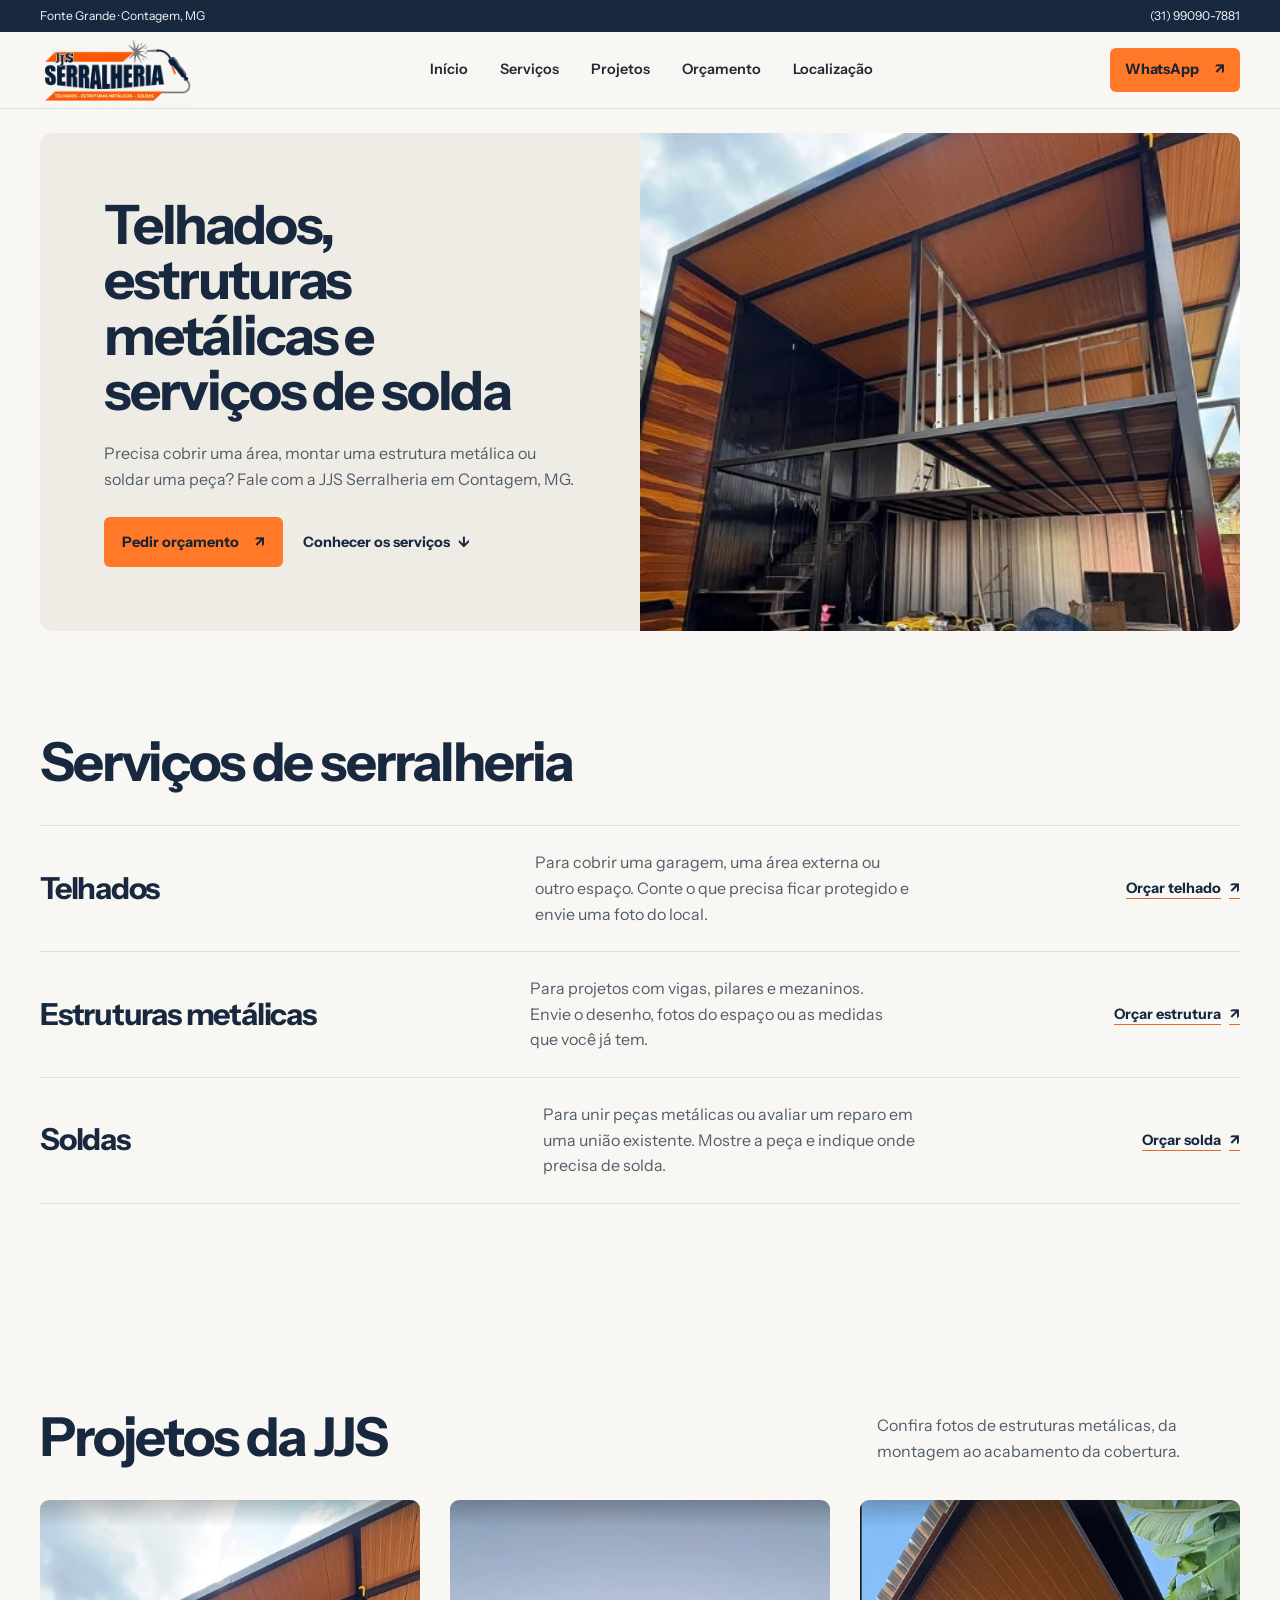
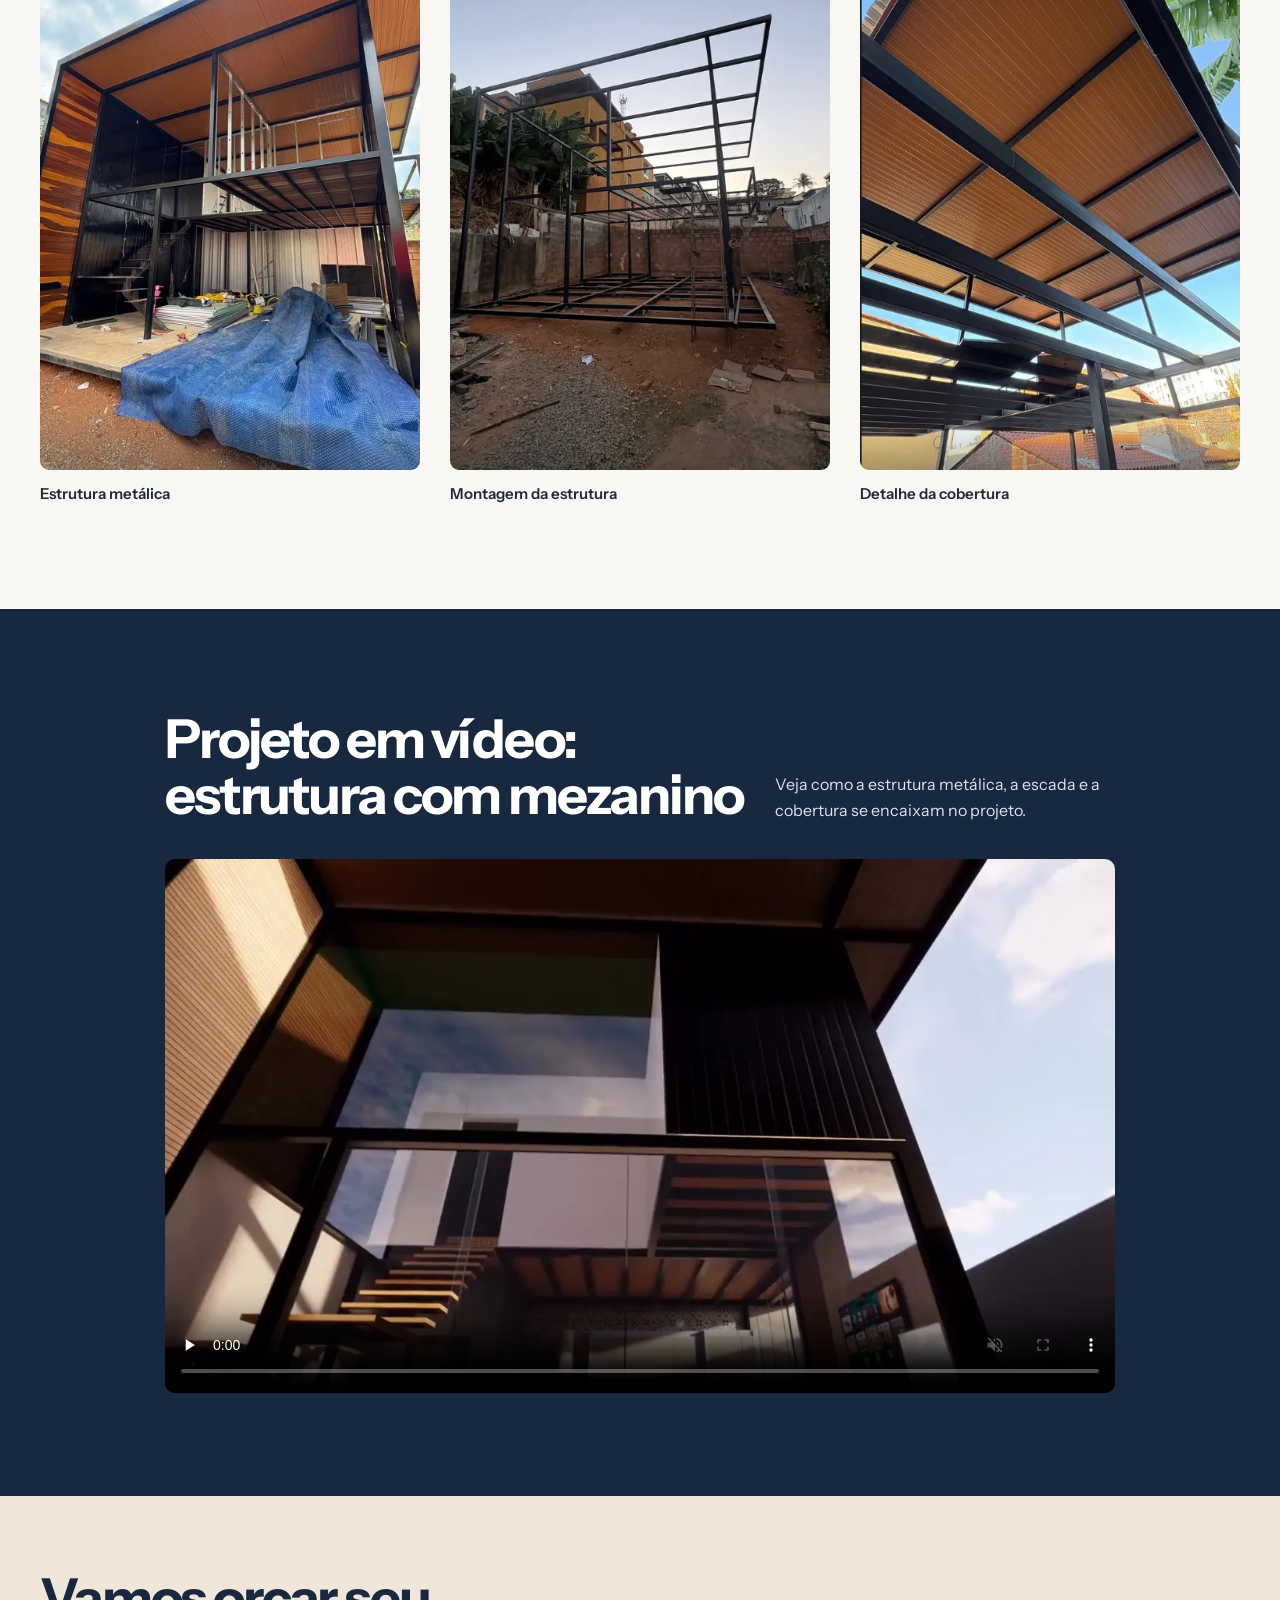
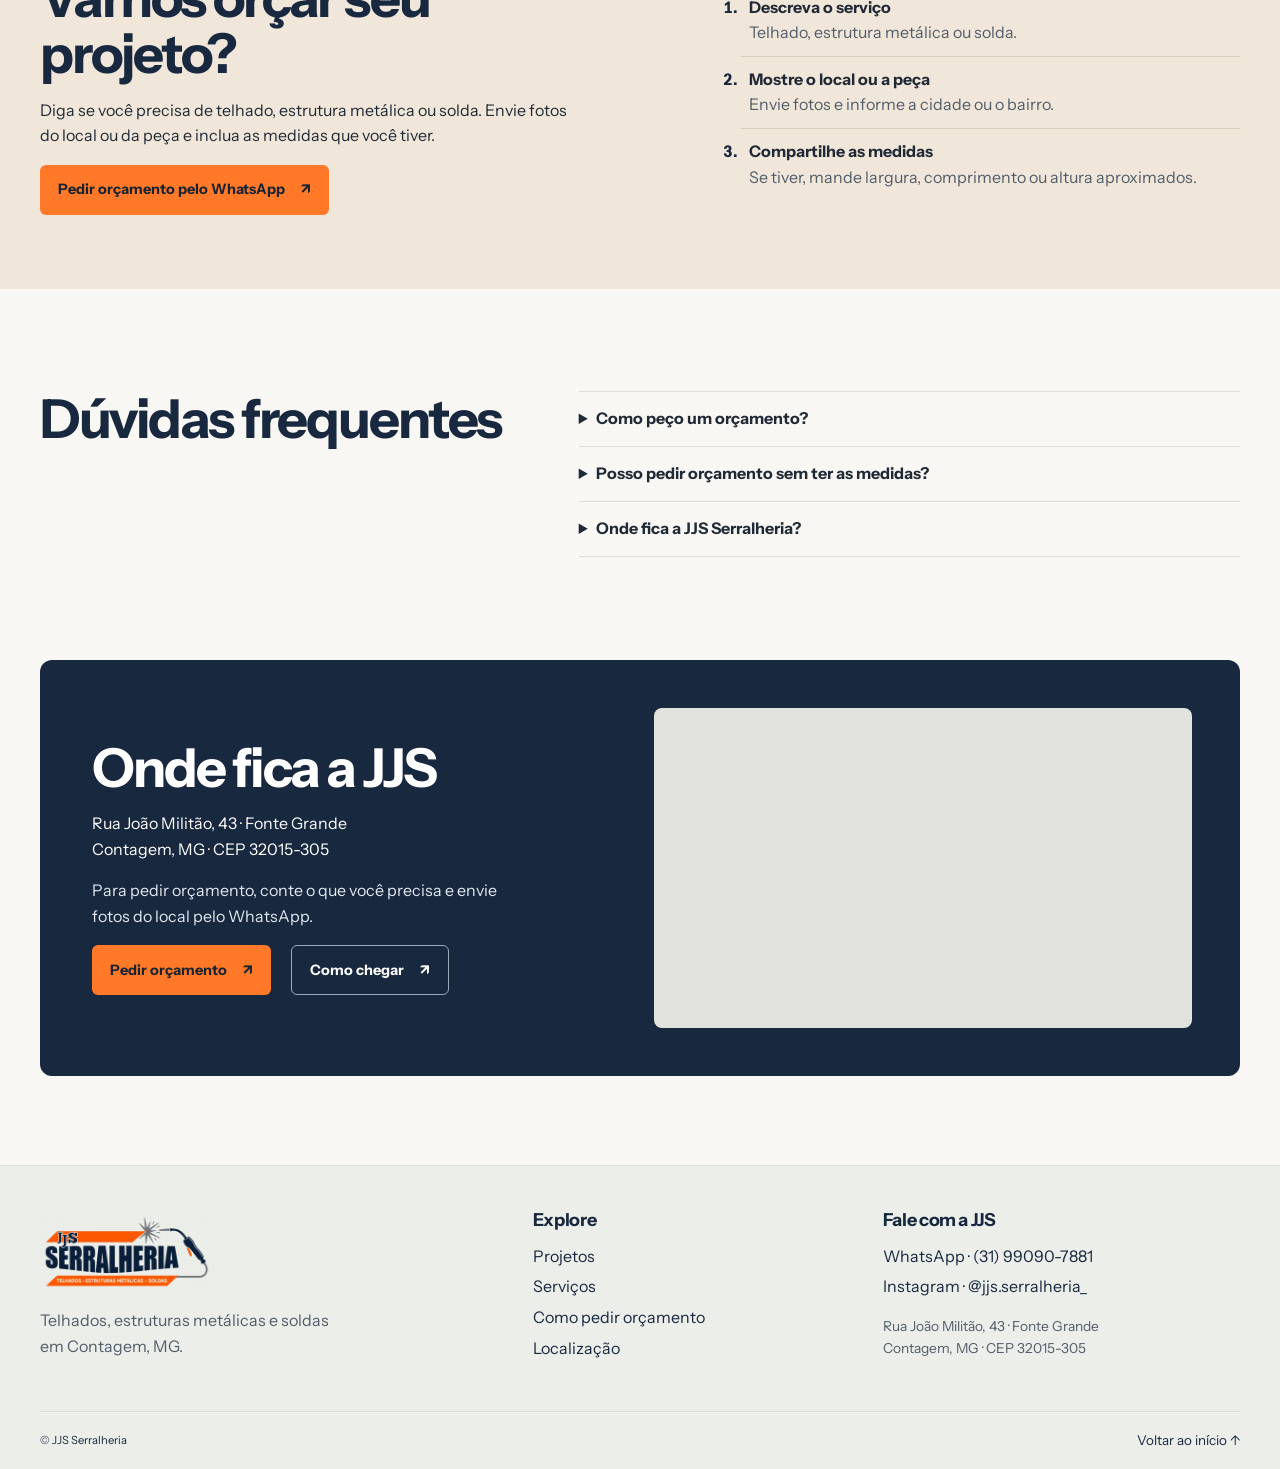
==== jjs/index.html @ 89994463 "Add files via upload" ====
<!doctype html>
<html lang="pt-BR">
<head>
<meta charset="utf-8"><meta name="viewport" content="width=device-width, initial-scale=1">
<title>JJS Serralheria | Telhados, estruturas metálicas e soldas em Contagem</title>
<meta name="description" content="Conheça o trabalho da JJS Serralheria em Contagem, MG. Telhados, estruturas metálicas e soldas. Peça seu orçamento pelo WhatsApp.">
<link rel="preconnect" href="https://fonts.googleapis.com"><link rel="preconnect" href="https://fonts.gstatic.com" crossorigin>
<link href="https://fonts.googleapis.com/css2?family=Instrument+Sans:wght@400;500;600;700&display=swap" rel="stylesheet">
<link rel="stylesheet" href="site.css">
</head>
<body>
<a class="skip-link" href="#conteudo">Ir para o conteúdo</a><div class="topbar"><div class="shell topbar-inner"><a href="#localizacao">Fonte Grande · Contagem, MG</a><a data-wa href="https://wa.me/5531990907881" target="_blank" rel="noopener">(31) 99090-7881</a></div></div><div class="masthead"><header class="shell header"><a href="#inicio" aria-label="JJS Serralheria, início"><img class="logo" src="media/logo-transparente.webp" alt="JJS Serralheria" width="180" height="85"></a><button class="menu-toggle" type="button" aria-expanded="false" aria-controls="menu-principal" hidden><span class="menu-bars" aria-hidden="true"></span>Menu</button><nav id="menu-principal" aria-label="Navegação principal"><a href="#inicio">Início</a><a href="#servicos">Serviços</a><a href="#projetos">Projetos</a><a href="#orcamento">Orçamento</a><a href="#localizacao">Localização</a></nav><a class="button small" data-wa target="_blank" rel="noopener" href="https://wa.me/5531990907881">WhatsApp <span aria-hidden="true">↗</span></a></header></div>
<main id="conteudo">
<section id="inicio" class="hero shell" aria-labelledby="titulo">
<div class="hero-photo"><img src="media/estrutura.webp" alt="Estrutura metálica com escada, mezanino e cobertura amadeirada" width="487" height="735" fetchpriority="high"></div>
<div class="hero-copy"><h1 id="titulo">Telhados, estruturas metálicas e serviços de solda</h1><p>Precisa cobrir uma área, montar uma estrutura metálica ou soldar uma peça? Fale com a JJS Serralheria em Contagem, MG.</p><div class="actions"><a class="button" data-wa target="_blank" rel="noopener" href="https://wa.me/5531990907881">Pedir orçamento <span aria-hidden="true">↗</span></a><a class="text-link" href="#servicos">Conhecer os serviços <span aria-hidden="true">↓</span></a></div></div>
</section>
<section class="shell section" id="servicos"><div class="section-head"><div><h2>Serviços de serralheria</h2></div></div><div class="services">
<article><h3>Telhados</h3><p>Para cobrir uma garagem, uma área externa ou outro espaço. Conte o que precisa ficar protegido e envie uma foto do local.</p><a class="text-link" data-wa="telhados" target="_blank" rel="noopener" href="https://wa.me/5531990907881">Orçar telhado <span aria-hidden="true">↗</span></a></article>
<article><h3>Estruturas metálicas</h3><p>Para projetos com vigas, pilares e mezaninos. Envie o desenho, fotos do espaço ou as medidas que você já tem.</p><a class="text-link" data-wa="estruturas metálicas" target="_blank" rel="noopener" href="https://wa.me/5531990907881">Orçar estrutura <span aria-hidden="true">↗</span></a></article>
<article><h3>Soldas</h3><p>Para unir peças metálicas ou avaliar um reparo em uma união existente. Mostre a peça e indique onde precisa de solda.</p><a class="text-link" data-wa="soldas" target="_blank" rel="noopener" href="https://wa.me/5531990907881">Orçar solda <span aria-hidden="true">↗</span></a></article>
</div></section>
<section class="shell section projects" id="projetos"><div class="section-head"><div><h2>Projetos da JJS</h2></div><p>Confira fotos de estruturas metálicas, da montagem ao acabamento da cobertura.</p></div>
<div class="gallery">
<figure><a href="media/estrutura.webp" data-photo aria-label="Ampliar foto da estrutura metálica"><img loading="lazy" src="media/estrutura.webp" alt="Estrutura metálica com escada e cobertura" width="487" height="735"></a><figcaption>Estrutura metálica</figcaption></figure>
<figure><a href="media/montagem.webp" data-photo aria-label="Ampliar foto da montagem"><img loading="lazy" src="media/montagem.webp" alt="Perfis metálicos montados antes da instalação da cobertura" width="485" height="713"></a><figcaption>Montagem da estrutura</figcaption></figure>
<figure><a href="media/cobertura.webp" data-photo aria-label="Ampliar foto da cobertura"><img loading="lazy" src="media/cobertura.webp" alt="Detalhe da cobertura vista por baixo" width="486" height="730"></a><figcaption>Detalhe da cobertura</figcaption></figure>
</div></section>
<section class="feature"><div class="shell section"><div class="section-head"><div><h2>Projeto em vídeo: estrutura com mezanino</h2></div><p>Veja como a estrutura metálica, a escada e a cobertura se encaixam no projeto.</p></div><video controls muted playsinline preload="none" poster="media/video-capa.webp" aria-label="Apresentação do projeto em vídeo, sem áudio"><source src="media/projeto.mp4" type="video/mp4"></video></div></section>
<section class="quote" id="orcamento"><div class="shell quote-inner">
  <div><h2>Vamos orçar seu projeto?</h2><p>Diga se você precisa de telhado, estrutura metálica ou solda. Envie fotos do local ou da peça e inclua as medidas que você tiver.</p><a class="button" data-wa target="_blank" rel="noopener" href="https://wa.me/5531990907881">Pedir orçamento pelo WhatsApp <span aria-hidden="true">↗</span></a></div>
  <ol class="quote-steps"><li><strong>Descreva o serviço</strong><span>Telhado, estrutura metálica ou solda.</span></li><li><strong>Mostre o local ou a peça</strong><span>Envie fotos e informe a cidade ou o bairro.</span></li><li><strong>Compartilhe as medidas</strong><span>Se tiver, mande largura, comprimento ou altura aproximados.</span></li></ol>
</div></section>
<section class="shell section faq" aria-labelledby="duvidas"><div><h2 id="duvidas">Dúvidas frequentes</h2></div><div>
  <details><summary>Como peço um orçamento?</summary><p>Abra o WhatsApp pelo botão da página e conte o que precisa. Você pode mandar fotos e medidas na própria conversa.</p></details>
  <details><summary>Posso pedir orçamento sem ter as medidas?</summary><p>Sim. Envie as fotos e descreva o serviço para iniciar a conversa com a JJS.</p></details>
  <details><summary>Onde fica a JJS Serralheria?</summary><p>Na Rua João Militão, 43, no bairro Fonte Grande, em Contagem. Use <a href="#localizacao">Como chegar</a> na seção de localização para abrir a rota.</p></details>
</div></section>
<section class="shell section location" id="localizacao"><div class="location-copy"><h2>Onde fica a JJS</h2><address>Rua João Militão, 43 · Fonte Grande<br>Contagem, MG · CEP 32015-305</address><p>Para pedir orçamento, conte o que você precisa e envie fotos do local pelo WhatsApp.</p><div class="actions"><a class="button" data-wa target="_blank" rel="noopener" href="https://wa.me/5531990907881">Pedir orçamento <span aria-hidden="true">↗</span></a><a class="outline" data-directions target="_blank" rel="noopener" href="https://www.google.com/maps/dir/?api=1&amp;destination=Rua%20Jo%C3%A3o%20Milit%C3%A3o%2C%2043%2C%20Fonte%20Grande%2C%20Contagem%20-%20MG%2C%2032015-305%2C%20Brasil">Como chegar <span aria-hidden="true">↗</span></a></div></div><iframe title="Mapa da JJS Serralheria em Contagem" loading="lazy" referrerpolicy="strict-origin-when-cross-origin" src="https://maps.google.com/maps?q=Rua%20Jo%C3%A3o%20Milit%C3%A3o%2C%2043%2C%20Fonte%20Grande%2C%20Contagem%20-%20MG%2C%2032015-305%2C%20Brasil&amp;t=m&amp;z=16&amp;output=embed"></iframe></section>
</main>
<footer class="site-footer"><div class="shell footer-main">
  <div class="footer-brand"><a href="#inicio" aria-label="JJS Serralheria, início"><img src="media/logo-transparente.webp" alt="JJS Serralheria" width="190" height="90" loading="lazy"></a><p>Telhados, estruturas metálicas e soldas em Contagem, MG.</p></div>
  <div><h2>Explore</h2><ul><li><a href="#projetos">Projetos</a></li><li><a href="#servicos">Serviços</a></li><li><a href="#orcamento">Como pedir orçamento</a></li><li><a href="#localizacao">Localização</a></li></ul></div>
  <div><h2>Fale com a JJS</h2><ul><li><a data-wa href="https://wa.me/5531990907881" target="_blank" rel="noopener">WhatsApp · (31) 99090-7881</a></li><li><a href="https://www.instagram.com/jjs.serralheria_/" target="_blank" rel="noopener">Instagram · @jjs.serralheria_</a></li></ul><address>Rua João Militão, 43 · Fonte Grande<br>Contagem, MG · CEP 32015-305</address></div>
</div><div class="shell footer-bottom"><small>© JJS Serralheria</small><a href="#inicio">Voltar ao início <span aria-hidden="true">↑</span></a></div></footer>
<dialog aria-label="Foto ampliada"><form method="dialog"><button aria-label="Fechar foto">×</button></form><img alt=""></dialog>
<script src="site.js" defer></script>
</body>
</html>
---- jjs/site.css ----
:root{--navy:#18283f;--orange:#ff7928;--ink:#202a36;--muted:#515d68;--paper:#f7f6f2;--line:#deddd6;--display:"Barlow Condensed","Arial Narrow",sans-serif}
*{box-sizing:border-box}html{scroll-behavior:smooth}body{margin:0;background:var(--paper);color:var(--ink);font-family:Inter,Arial,sans-serif;line-height:1.6}img{display:block;max-width:100%}a{color:inherit;text-decoration:none}a:focus-visible,button:focus-visible,video:focus-visible{outline:3px solid #cf4b00;outline-offset:5px}.shell{width:min(1200px,calc(100% - 64px));margin-inline:auto}.header{min-height:88px;display:flex;align-items:center;justify-content:space-between;gap:22px}.logo{width:172px;height:auto}.header nav{display:flex;gap:34px;font-size:.9rem;font-weight:600}.header nav a:hover,.text-link:hover{text-decoration:underline;text-underline-offset:5px}.button,.outline{display:inline-flex;align-items:center;justify-content:center;gap:15px;min-height:50px;padding:10px 18px;border-radius:6px;font-weight:700;font-size:.9rem;white-space:nowrap}.button{background:var(--orange);color:#192331}.button:hover{background:#ff9758}.small{min-height:42px;padding-inline:15px}.outline{border:1px solid #9ca8b8}.outline:hover{background:#ffffff18}.hero{position:relative;display:grid;align-items:end;min-height:560px;isolation:isolate}.hero-photo{position:absolute;inset:0;z-index:-1;overflow:hidden;border-radius:14px;background:#343c48}.hero-photo img{width:100%;height:100%;object-fit:cover;object-position:50% 48%}.hero-copy{background:#fff;margin:30px;padding:30px 34px;width:min(570px,calc(100% - 60px));border-radius:8px;box-shadow:0 10px 34px #1114}.kicker{display:flex;align-items:center;gap:9px;margin:0 0 8px;font-size:.75rem;font-weight:700;letter-spacing:.08em;text-transform:uppercase}.kicker span{display:inline-block;width:16px;height:3px;background:var(--orange);transform:skewX(-23deg)}h1,h2,h3{font-family:var(--display);color:var(--navy);line-height:.99;margin:0;font-weight:700}h1{font-size:clamp(3rem,6vw,5rem);letter-spacing:-.015em}h2{font-size:clamp(2.7rem,5vw,4.4rem)}h3{font-size:2rem}.hero-copy>p:not(.kicker),.section-head>p,article p{color:var(--muted)}.actions{display:flex;align-items:center;gap:20px;flex-wrap:wrap}.text-link{font-size:.9rem;font-weight:700;color:var(--navy);display:inline-flex;align-items:center;gap:8px;min-height:44px}.section{padding-block:72px;scroll-margin-top:16px}.section-head{display:flex;justify-content:space-between;align-items:end;gap:24px;margin-bottom:26px}.section-head>p{max-width:33ch;margin:0}.gallery,.services{display:grid;grid-template-columns:repeat(3,minmax(0,1fr));gap:18px}figure{margin:0}figure a{display:block;overflow:hidden;border-radius:9px;background:#d8d9d4}figure img{width:100%;height:auto;aspect-ratio:4/4.5;object-fit:cover;transition:transform .2s}figure a:hover img{transform:scale(1.035)}figcaption{padding-top:9px;font-weight:600}.feature,.location{background:var(--navy);color:#fff}.feature h2,.location h2{color:#fff}video{display:block;width:min(100%,950px);margin:auto;aspect-ratio:16/9;background:#0f1726;border-radius:10px}article{border-top:3px solid var(--orange);background:#fff;padding:24px;border-radius:0 0 8px 8px}article p{min-height:3.2em}.location{display:grid;grid-template-columns:1fr 1fr;padding:30px;gap:28px;border-radius:12px;align-items:center}.location-copy{padding:10px 4px}.location p:not(.kicker){max-width:40ch;color:#e3e9f1}address{font-style:normal;margin-top:15px}iframe{width:100%;min-height:320px;border:0;border-radius:8px;background:#e2e3de}.footer{display:flex;justify-content:space-between;flex-wrap:wrap;gap:12px;padding-block:28px;font-size:.9rem}dialog{max-width:min(95vw,1000px);max-height:95vh;padding:0;border:0;background:#111822;border-radius:10px}dialog::backdrop{background:#0b111ae8}dialog img{max-height:86vh;width:auto;margin:auto}dialog form{text-align:right}dialog button{background:none;border:0;color:white;font-size:1.8rem;line-height:1.2;padding:5px 15px;cursor:pointer}
@media(max-width:760px){.shell{width:calc(100% - 32px)}.header{min-height:72px}.logo{width:140px}.header nav{display:none}.hero{min-height:0;display:block}.hero-photo{position:relative;height:clamp(230px,65vw,370px);border-radius:10px 10px 0 0}.hero-copy{margin:0;width:100%;padding:23px 18px;border-radius:0 0 10px 10px;box-shadow:none}.wide{display:none}.section{padding-block:48px}.section-head{display:block}.section-head>p{margin-top:9px}.gallery,.services{grid-template-columns:1fr}.gallery{gap:22px}figure img{aspect-ratio:4/3}.location{grid-template-columns:1fr;padding:20px;gap:16px}.location-copy{padding:0}.actions{gap:10px}iframe{min-height:265px}.footer{padding-block:20px}}@media(prefers-reduced-motion:reduce){html{scroll-behavior:auto}figure img{transition:none}}


/* Navigation and page rhythm */
:root {
  --nav-height: 76px;
  --paper: #f8f7f3;
  --line: #dcdedc;
}
::selection { background: #ffc39f; color: var(--navy); }
.skip-link { position: fixed; z-index: 20; top: 10px; left: 12px; padding: 10px 16px; background: white; transform: translateY(-150%); }
.skip-link:focus { transform: translateY(0); }
.topbar { background: var(--navy); color: #f6f7fb; font-size: .76rem; }
.topbar-inner { display: flex; justify-content: space-between; align-items: center; gap: 12px; min-height: 32px; }
.masthead { position: sticky; top: 0; z-index: 5; border-bottom: 1px solid var(--line); background: var(--paper); }
.header { min-height: var(--nav-height); position: relative; }
.header nav { gap: clamp(15px, 2.5vw, 34px); }
.header nav a { display: inline-flex; align-items: center; min-height: 44px; }
.header .logo { width: 153px; }
.menu-toggle { display: none; }
main section[id], main[id] { scroll-margin-top: calc(var(--nav-height) + 16px); }
.hero { margin-top: 18px; min-height: clamp(530px, 49vw, 650px); }
.hero-photo img { object-position: 50% 44%; }
.hero-copy { margin: 34px; padding: clamp(26px, 3.5vw, 46px); width: min(620px, calc(100% - 68px)); }
.hero-copy h1 { max-width: 15ch; line-height: .94; }
.hero-copy > p { max-width: 43ch; margin-block: 18px 20px; }
.hero .text-link { min-height: 50px; }
.section { padding-block: clamp(54px, 8vw, 105px); }
.section-head { margin-bottom: clamp(22px, 4vw, 36px); }
.gallery { grid-template-columns: 1.3fr 1fr 1fr; align-items: stretch; }
figure img { aspect-ratio: auto; height: clamp(230px, 31vw, 390px); }
figcaption { padding-top: 12px; }
.feature .section-head { max-width: 950px; margin-inline: auto; }
.feature .section-head > p { color: #dbe4f0; }
.services { gap: 0; border-block: 1px solid var(--line); }
.services article { border: 0; background: transparent; border-radius: 0; padding: 28px clamp(12px, 2.5vw, 34px); }
.services article:first-child { padding-left: 0; }
.services article + article { border-left: 1px solid var(--line); }
.services article p { max-width: 34ch; }
.services article .text-link { text-decoration: underline; text-decoration-color: #e06a2e; text-underline-offset: 5px; }

.quote { background: #f1e6da; }
.quote-inner { display: grid; grid-template-columns: 1.05fr .95fr; align-items: center; gap: clamp(30px, 7vw, 110px); padding-block: clamp(36px, 6vw, 74px); }
.quote p { max-width: 48ch; }
.quote-steps { padding-left: 28px; margin: 0; }
.quote-steps li { padding: 10px 0 10px 8px; }
.quote-steps li + li { border-top: 1px solid #d9cbbc; }
.quote-steps li::marker { color: var(--navy); font-weight: 700; }
.quote-steps span { display: block; color: var(--muted); }
.faq { display: grid; grid-template-columns: 1fr 1.3fr; gap: 30px; }
.faq details { border-top: 1px solid var(--line); }
.faq details:last-child { border-bottom: 1px solid var(--line); }
.faq summary { cursor: pointer; min-height: 54px; padding-block: 14px; font-weight: 700; }
.faq details p { margin: 0 0 16px; color: var(--muted); max-width: 58ch; }
.faq details a { text-decoration: underline; }
.location { padding: clamp(22px, 4vw, 48px); margin-bottom: clamp(54px, 7vw, 90px); }
.site-footer { border-top: 1px solid var(--line); background: #eceeea; color: var(--navy); }
.footer-main { display: grid; grid-template-columns: 1.2fr .8fr 1fr; gap: clamp(20px, 5vw, 66px); padding-block: 45px; }
.footer-brand img { width: 171px; height: auto; }
.footer-brand p { max-width: 27ch; margin-bottom: 0; color: var(--muted); }
.footer-main h2 { font-size: 1.65rem; }
.footer-main ul { list-style: none; padding: 0; margin: 14px 0 0; }
.footer-main li { margin-block: 5px; }
.footer-main address { color: var(--muted); font-size: .86rem; }
.footer-main a:hover, .footer-bottom a:hover, .topbar a:hover { text-decoration: underline; text-underline-offset: 4px; }
.footer-bottom { border-top: 1px solid var(--line); display: flex; justify-content: space-between; gap: 12px; align-items: center; min-height: 58px; font-size: .84rem; }

@media (max-width: 900px) {
  :root { --nav-height: 66px; }
  .header { gap: 12px; }
  .header .logo { width: 131px; }
  .menu-toggle:not([hidden]) { display: inline-flex; align-items: center; gap: 7px; background: transparent; color: var(--navy); border: 1px solid var(--line); border-radius: 6px; min-height: 42px; padding-inline: 10px; font: 700 .8rem Inter, sans-serif; cursor: pointer; margin-left: auto; }
  .menu-bars { display: block; width: 14px; height: 10px; border-block: 1px solid currentColor; position: relative; }
  .menu-bars::after { content: ""; height: 1px; background: currentColor; position: absolute; inset: 50% 0 auto; }
  .header nav { display: none; position: absolute; inset: 100% 0 auto; padding: 8px 14px; background: var(--paper); border: 1px solid var(--line); border-radius: 0 0 8px 8px; }
  .header nav.is-open, .header:has(.menu-toggle[hidden]) nav { display: grid; gap: 0; }
  .header nav a + a { border-top: 1px solid var(--line); }
  .header .small { padding-inline: 9px; gap: 5px; font-size: .8rem; }
}

@media (max-width: 760px) {
  .hero { margin-top: 12px; min-height: 0; }
  .hero-copy { margin: 0; width: 100%; padding: 24px 18px; }
  .hero-photo img { object-position: center 45%; }
  .hero-copy h1 { font-size: clamp(2.65rem, 9.5vw, 4.5rem); }
  .gallery, .services, .quote-inner, .faq { grid-template-columns: 1fr; }
  figure img { height: auto; aspect-ratio: 5/4; }
  .services article, .services article:first-child { padding: 20px 0; }
  .services article + article { border-left: 0; border-top: 1px solid var(--line); }
  .services article p { min-height: 0; }
  .quote-inner, .faq { gap: 22px; }
  .quote .button { white-space: normal; text-align: center; }
  .footer-main { grid-template-columns: 1fr 1fr; gap: 24px 16px; padding-block: 30px; }
  .footer-brand { grid-column: 1 / -1; }
  .footer-main li { overflow-wrap: anywhere; }
}

@media (max-width: 360px) {
  .header .logo { width: 104px; }
  .header { gap: 6px; }
  .topbar-inner { font-size: .7rem; }
  .footer-main { grid-template-columns: 1fr; }
}
.hero-copy h1 { max-width: none; text-wrap: balance; }
@media (min-width: 761px) {
  .hero-copy h1 { font-size: clamp(3.5rem, 5.6vw, 4.5rem); }
}

/* Typography and project photography */
:root { --display: "Instrument Sans", Arial, sans-serif; }
body, .menu-toggle:not([hidden]) { font-family: var(--display); }
body { font-size: 1rem; }
h1, h2, h3 { font-weight: 700; letter-spacing: -.04em; }
h2 { font-size: clamp(2rem, 4.2vw, 3.7rem); line-height: 1.04; }
h3 { font-size: clamp(1.25rem, 2.5vw, 1.9rem); line-height: 1.12; }
.hero {
  min-height: 0;
  grid-template-columns: 1fr 1fr;
  align-items: stretch;
  margin-top: 24px;
  background: #eeece5;
  border-radius: 12px;
  overflow: hidden;
  isolation: auto;
}
.hero-photo { grid-column: 2; grid-row: 1; position: relative; inset: auto; z-index: auto; border-radius: 0; min-height: 100%; }
.hero-photo img { position: absolute; inset: 0; object-position: 50% 34%; }
.hero-copy {
  grid-column: 1;
  grid-row: 1;
  align-self: center;
  width: auto;
  margin: 0;
  padding: clamp(26px, 5vw, 68px);
  background: transparent;
  box-shadow: none;
  border-radius: 0;
}
.hero-copy h1 { font-size: clamp(2.65rem, 4.25vw, 4rem); line-height: 1.02; text-wrap: balance; }
.hero-copy > p { margin-block: 22px 25px; }
.hero .actions { gap: 12px 20px; }
.gallery { grid-template-columns: repeat(3,minmax(0,1fr)); gap: clamp(12px, 2.6vw, 30px); }
.gallery img { height: auto; aspect-ratio: 2 / 3; object-fit: cover; }
.gallery figcaption { font-size: .94rem; }
.feature .section-head { align-items: end; }
.services { display: block; }
.services article, .services article:first-child {
  display: grid;
  grid-template-columns: minmax(190px, 1fr) minmax(220px, 1.2fr) auto;
  align-items: center;
  gap: 20px;
  padding: 24px 0;
}
.services article + article { border-left: 0; border-top: 1px solid var(--line); }
.services article p { min-height: 0; margin: 0; }
.footer-main h2 { font-size: 1.12rem; letter-spacing: -.02em; }

@media (max-width: 760px) {
  .hero { display: flex; flex-direction: column-reverse; margin-top: 12px; }
  .hero-copy { padding: 24px 18px 26px; }
  .hero-copy h1 { font-size: clamp(2.1rem, 8vw, 3.5rem); }
  .hero-copy > p { margin-block: 14px 16px; }
  .hero-photo { min-height: 0; height: auto; aspect-ratio: 5 / 4; }
  .hero-photo img { object-position: 50% 32%; }
  .gallery { grid-template-columns: 1fr; gap: 25px; }
  .gallery img { aspect-ratio: auto; object-fit: contain; }
  .services article, .services article:first-child { grid-template-columns: 1fr; gap: 7px; padding: 19px 0; }
  .services article .text-link { justify-self: start; min-height: 34px; }
}
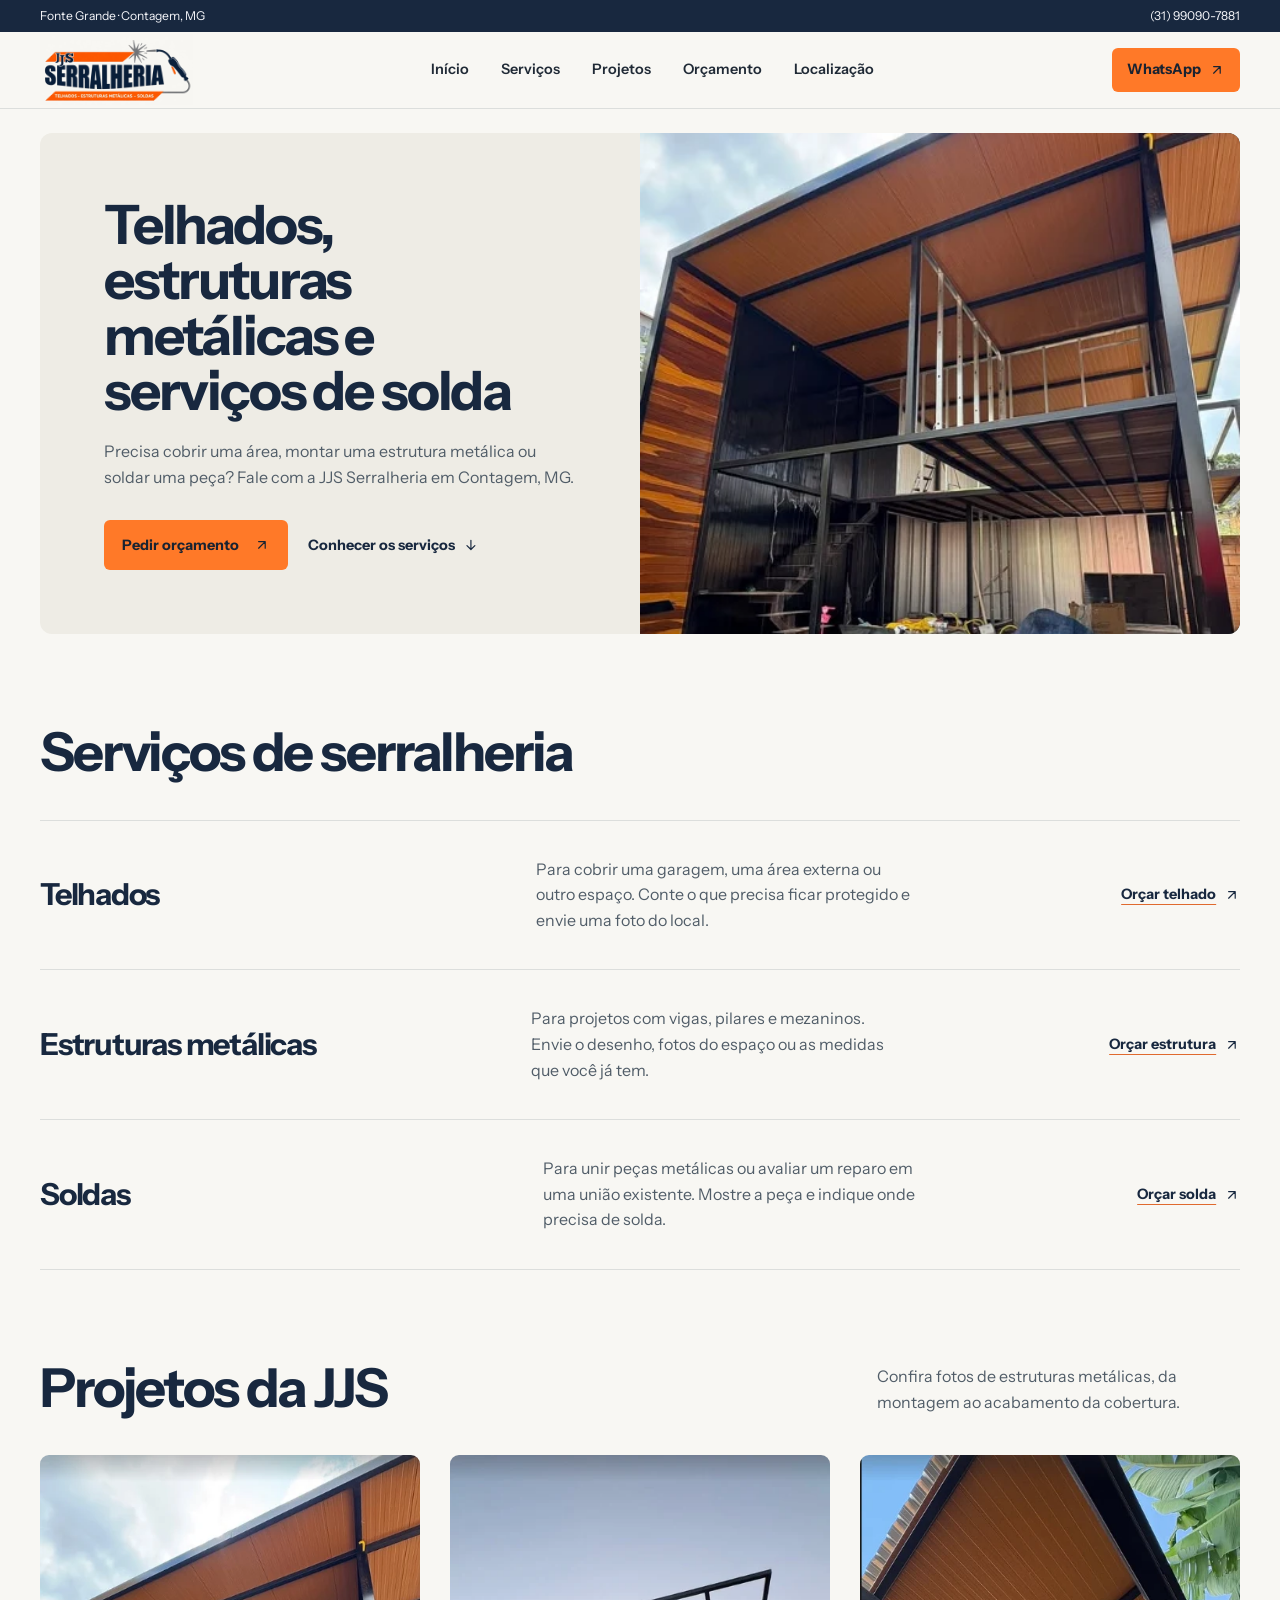
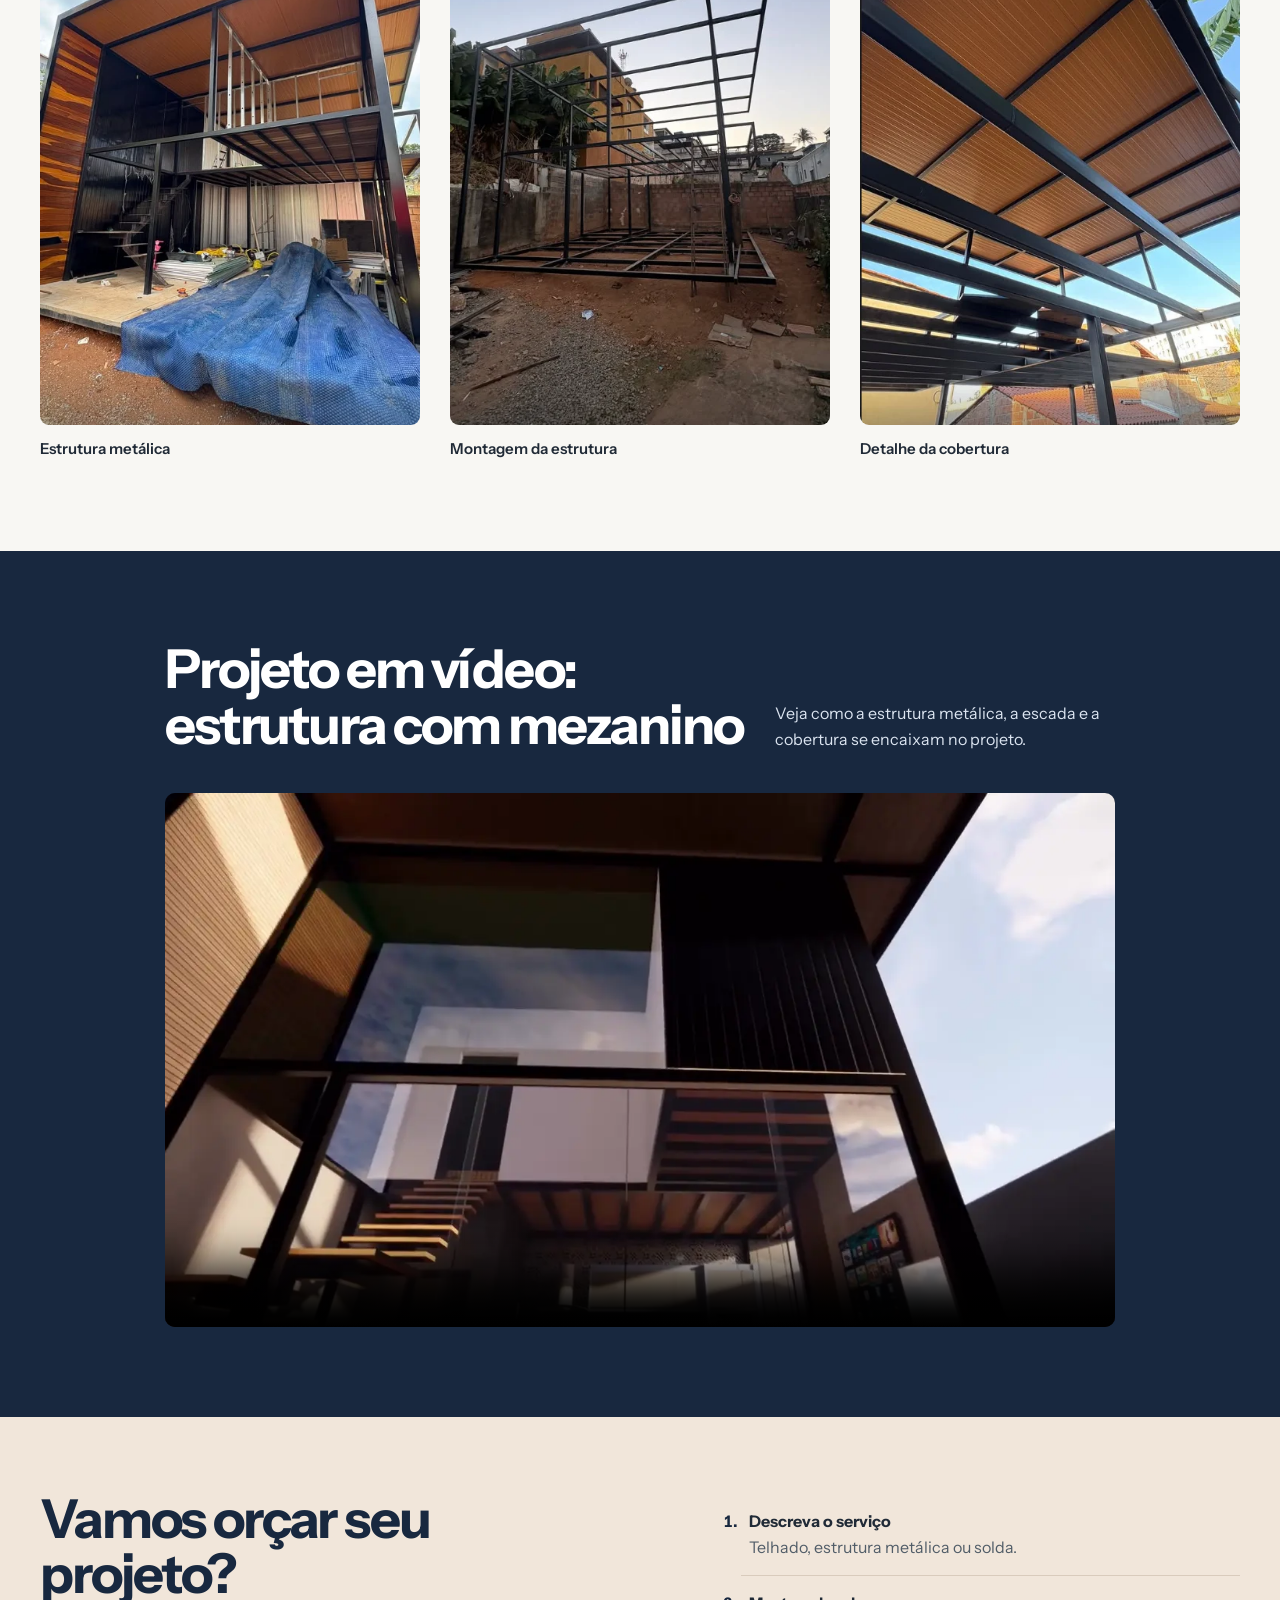
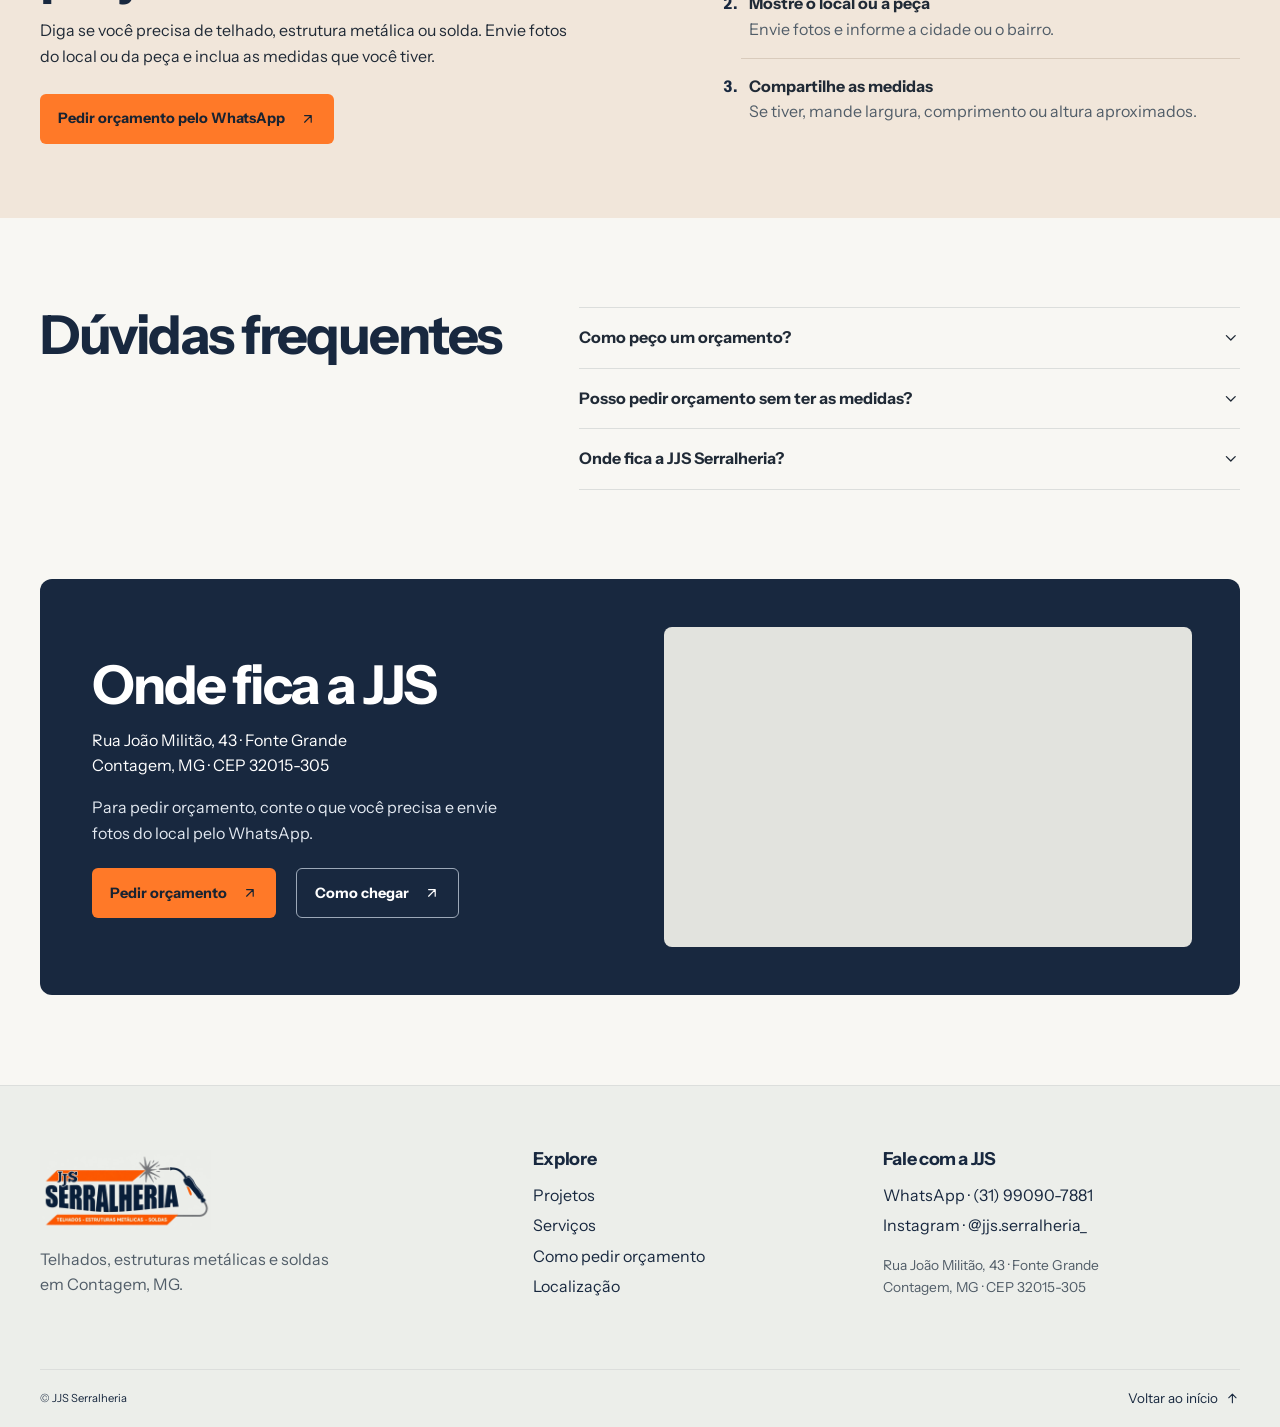
==== commit e9490284: "Ajusta espaçamento e ícones da JJS" ====
--- a/jjs/index.html
+++ b/jjs/index.html
@@ -6,19 +6,19 @@
 <meta name="description" content="Conheça o trabalho da JJS Serralheria em Contagem, MG. Telhados, estruturas metálicas e soldas. Peça seu orçamento pelo WhatsApp.">
 <link rel="preconnect" href="https://fonts.googleapis.com"><link rel="preconnect" href="https://fonts.gstatic.com" crossorigin>
 <link href="https://fonts.googleapis.com/css2?family=Instrument+Sans:wght@400;500;600;700&display=swap" rel="stylesheet">
-<link rel="stylesheet" href="site.css">
+<link rel="stylesheet" href="site.css?v=espacamento-icones">
 </head>
 <body>
-<a class="skip-link" href="#conteudo">Ir para o conteúdo</a><div class="topbar"><div class="shell topbar-inner"><a href="#localizacao">Fonte Grande · Contagem, MG</a><a data-wa href="https://wa.me/5531990907881" target="_blank" rel="noopener">(31) 99090-7881</a></div></div><div class="masthead"><header class="shell header"><a href="#inicio" aria-label="JJS Serralheria, início"><img class="logo" src="media/logo-transparente.webp" alt="JJS Serralheria" width="180" height="85"></a><button class="menu-toggle" type="button" aria-expanded="false" aria-controls="menu-principal" hidden><span class="menu-bars" aria-hidden="true"></span>Menu</button><nav id="menu-principal" aria-label="Navegação principal"><a href="#inicio">Início</a><a href="#servicos">Serviços</a><a href="#projetos">Projetos</a><a href="#orcamento">Orçamento</a><a href="#localizacao">Localização</a></nav><a class="button small" data-wa target="_blank" rel="noopener" href="https://wa.me/5531990907881">WhatsApp <span aria-hidden="true">↗</span></a></header></div>
+<a class="skip-link" href="#conteudo">Ir para o conteúdo</a><div class="topbar"><div class="shell topbar-inner"><a href="#localizacao">Fonte Grande · Contagem, MG</a><a data-wa href="https://wa.me/5531990907881" target="_blank" rel="noopener">(31) 99090-7881</a></div></div><div class="masthead"><header class="shell header"><a href="#inicio" aria-label="JJS Serralheria, início"><img class="logo" src="media/logo-transparente.webp" alt="JJS Serralheria" width="180" height="85"></a><button class="menu-toggle" type="button" aria-expanded="false" aria-controls="menu-principal" hidden><svg class="icon" viewBox="0 0 24 24" fill="none" stroke="currentColor" stroke-width="1.8" stroke-linecap="round" stroke-linejoin="round" aria-hidden="true" focusable="false"><path d="M4 6h16M4 12h16M4 18h16"/></svg>Menu</button><nav id="menu-principal" aria-label="Navegação principal"><a href="#inicio">Início</a><a href="#servicos">Serviços</a><a href="#projetos">Projetos</a><a href="#orcamento">Orçamento</a><a href="#localizacao">Localização</a></nav><a class="button small" data-wa target="_blank" rel="noopener" href="https://wa.me/5531990907881">WhatsApp <svg class="icon" viewBox="0 0 24 24" fill="none" stroke="currentColor" stroke-width="1.8" stroke-linecap="round" stroke-linejoin="round" aria-hidden="true" focusable="false"><path d="M7 17 17 7M7 7h10v10"/></svg></a></header></div>
 <main id="conteudo">
 <section id="inicio" class="hero shell" aria-labelledby="titulo">
 <div class="hero-photo"><img src="media/estrutura.webp" alt="Estrutura metálica com escada, mezanino e cobertura amadeirada" width="487" height="735" fetchpriority="high"></div>
-<div class="hero-copy"><h1 id="titulo">Telhados, estruturas metálicas e serviços de solda</h1><p>Precisa cobrir uma área, montar uma estrutura metálica ou soldar uma peça? Fale com a JJS Serralheria em Contagem, MG.</p><div class="actions"><a class="button" data-wa target="_blank" rel="noopener" href="https://wa.me/5531990907881">Pedir orçamento <span aria-hidden="true">↗</span></a><a class="text-link" href="#servicos">Conhecer os serviços <span aria-hidden="true">↓</span></a></div></div>
+<div class="hero-copy"><h1 id="titulo">Telhados, estruturas metálicas e serviços de solda</h1><p>Precisa cobrir uma área, montar uma estrutura metálica ou soldar uma peça? Fale com a JJS Serralheria em Contagem, MG.</p><div class="actions"><a class="button" data-wa target="_blank" rel="noopener" href="https://wa.me/5531990907881">Pedir orçamento <svg class="icon" viewBox="0 0 24 24" fill="none" stroke="currentColor" stroke-width="1.8" stroke-linecap="round" stroke-linejoin="round" aria-hidden="true" focusable="false"><path d="M7 17 17 7M7 7h10v10"/></svg></a><a class="text-link" href="#servicos">Conhecer os serviços <svg class="icon" viewBox="0 0 24 24" fill="none" stroke="currentColor" stroke-width="1.8" stroke-linecap="round" stroke-linejoin="round" aria-hidden="true" focusable="false"><path d="M12 5v14m-6-6 6 6 6-6"/></svg></a></div></div>
 </section>
 <section class="shell section" id="servicos"><div class="section-head"><div><h2>Serviços de serralheria</h2></div></div><div class="services">
-<article><h3>Telhados</h3><p>Para cobrir uma garagem, uma área externa ou outro espaço. Conte o que precisa ficar protegido e envie uma foto do local.</p><a class="text-link" data-wa="telhados" target="_blank" rel="noopener" href="https://wa.me/5531990907881">Orçar telhado <span aria-hidden="true">↗</span></a></article>
-<article><h3>Estruturas metálicas</h3><p>Para projetos com vigas, pilares e mezaninos. Envie o desenho, fotos do espaço ou as medidas que você já tem.</p><a class="text-link" data-wa="estruturas metálicas" target="_blank" rel="noopener" href="https://wa.me/5531990907881">Orçar estrutura <span aria-hidden="true">↗</span></a></article>
-<article><h3>Soldas</h3><p>Para unir peças metálicas ou avaliar um reparo em uma união existente. Mostre a peça e indique onde precisa de solda.</p><a class="text-link" data-wa="soldas" target="_blank" rel="noopener" href="https://wa.me/5531990907881">Orçar solda <span aria-hidden="true">↗</span></a></article>
+<article><h3>Telhados</h3><p>Para cobrir uma garagem, uma área externa ou outro espaço. Conte o que precisa ficar protegido e envie uma foto do local.</p><a class="text-link" data-wa="telhados" target="_blank" rel="noopener" href="https://wa.me/5531990907881">Orçar telhado <svg class="icon" viewBox="0 0 24 24" fill="none" stroke="currentColor" stroke-width="1.8" stroke-linecap="round" stroke-linejoin="round" aria-hidden="true" focusable="false"><path d="M7 17 17 7M7 7h10v10"/></svg></a></article>
+<article><h3>Estruturas metálicas</h3><p>Para projetos com vigas, pilares e mezaninos. Envie o desenho, fotos do espaço ou as medidas que você já tem.</p><a class="text-link" data-wa="estruturas metálicas" target="_blank" rel="noopener" href="https://wa.me/5531990907881">Orçar estrutura <svg class="icon" viewBox="0 0 24 24" fill="none" stroke="currentColor" stroke-width="1.8" stroke-linecap="round" stroke-linejoin="round" aria-hidden="true" focusable="false"><path d="M7 17 17 7M7 7h10v10"/></svg></a></article>
+<article><h3>Soldas</h3><p>Para unir peças metálicas ou avaliar um reparo em uma união existente. Mostre a peça e indique onde precisa de solda.</p><a class="text-link" data-wa="soldas" target="_blank" rel="noopener" href="https://wa.me/5531990907881">Orçar solda <svg class="icon" viewBox="0 0 24 24" fill="none" stroke="currentColor" stroke-width="1.8" stroke-linecap="round" stroke-linejoin="round" aria-hidden="true" focusable="false"><path d="M7 17 17 7M7 7h10v10"/></svg></a></article>
 </div></section>
 <section class="shell section projects" id="projetos"><div class="section-head"><div><h2>Projetos da JJS</h2></div><p>Confira fotos de estruturas metálicas, da montagem ao acabamento da cobertura.</p></div>
 <div class="gallery">
@@ -28,22 +28,22 @@
 </div></section>
 <section class="feature"><div class="shell section"><div class="section-head"><div><h2>Projeto em vídeo: estrutura com mezanino</h2></div><p>Veja como a estrutura metálica, a escada e a cobertura se encaixam no projeto.</p></div><video controls muted playsinline preload="none" poster="media/video-capa.webp" aria-label="Apresentação do projeto em vídeo, sem áudio"><source src="media/projeto.mp4" type="video/mp4"></video></div></section>
 <section class="quote" id="orcamento"><div class="shell quote-inner">
-  <div><h2>Vamos orçar seu projeto?</h2><p>Diga se você precisa de telhado, estrutura metálica ou solda. Envie fotos do local ou da peça e inclua as medidas que você tiver.</p><a class="button" data-wa target="_blank" rel="noopener" href="https://wa.me/5531990907881">Pedir orçamento pelo WhatsApp <span aria-hidden="true">↗</span></a></div>
+  <div><h2>Vamos orçar seu projeto?</h2><p>Diga se você precisa de telhado, estrutura metálica ou solda. Envie fotos do local ou da peça e inclua as medidas que você tiver.</p><a class="button" data-wa target="_blank" rel="noopener" href="https://wa.me/5531990907881">Pedir orçamento pelo WhatsApp <svg class="icon" viewBox="0 0 24 24" fill="none" stroke="currentColor" stroke-width="1.8" stroke-linecap="round" stroke-linejoin="round" aria-hidden="true" focusable="false"><path d="M7 17 17 7M7 7h10v10"/></svg></a></div>
   <ol class="quote-steps"><li><strong>Descreva o serviço</strong><span>Telhado, estrutura metálica ou solda.</span></li><li><strong>Mostre o local ou a peça</strong><span>Envie fotos e informe a cidade ou o bairro.</span></li><li><strong>Compartilhe as medidas</strong><span>Se tiver, mande largura, comprimento ou altura aproximados.</span></li></ol>
 </div></section>
 <section class="shell section faq" aria-labelledby="duvidas"><div><h2 id="duvidas">Dúvidas frequentes</h2></div><div>
-  <details><summary>Como peço um orçamento?</summary><p>Abra o WhatsApp pelo botão da página e conte o que precisa. Você pode mandar fotos e medidas na própria conversa.</p></details>
-  <details><summary>Posso pedir orçamento sem ter as medidas?</summary><p>Sim. Envie as fotos e descreva o serviço para iniciar a conversa com a JJS.</p></details>
-  <details><summary>Onde fica a JJS Serralheria?</summary><p>Na Rua João Militão, 43, no bairro Fonte Grande, em Contagem. Use <a href="#localizacao">Como chegar</a> na seção de localização para abrir a rota.</p></details>
+  <details><summary>Como peço um orçamento?<svg class="icon" viewBox="0 0 24 24" fill="none" stroke="currentColor" stroke-width="1.8" stroke-linecap="round" stroke-linejoin="round" aria-hidden="true" focusable="false"><path d="m6 9 6 6 6-6"/></svg></summary><p>Abra o WhatsApp pelo botão da página e conte o que precisa. Você pode mandar fotos e medidas na própria conversa.</p></details>
+  <details><summary>Posso pedir orçamento sem ter as medidas?<svg class="icon" viewBox="0 0 24 24" fill="none" stroke="currentColor" stroke-width="1.8" stroke-linecap="round" stroke-linejoin="round" aria-hidden="true" focusable="false"><path d="m6 9 6 6 6-6"/></svg></summary><p>Sim. Envie as fotos e descreva o serviço para iniciar a conversa com a JJS.</p></details>
+  <details><summary>Onde fica a JJS Serralheria?<svg class="icon" viewBox="0 0 24 24" fill="none" stroke="currentColor" stroke-width="1.8" stroke-linecap="round" stroke-linejoin="round" aria-hidden="true" focusable="false"><path d="m6 9 6 6 6-6"/></svg></summary><p>Na Rua João Militão, 43, no bairro Fonte Grande, em Contagem. Use <a href="#localizacao">Como chegar</a> na seção de localização para abrir a rota.</p></details>
 </div></section>
-<section class="shell section location" id="localizacao"><div class="location-copy"><h2>Onde fica a JJS</h2><address>Rua João Militão, 43 · Fonte Grande<br>Contagem, MG · CEP 32015-305</address><p>Para pedir orçamento, conte o que você precisa e envie fotos do local pelo WhatsApp.</p><div class="actions"><a class="button" data-wa target="_blank" rel="noopener" href="https://wa.me/5531990907881">Pedir orçamento <span aria-hidden="true">↗</span></a><a class="outline" data-directions target="_blank" rel="noopener" href="https://www.google.com/maps/dir/?api=1&amp;destination=Rua%20Jo%C3%A3o%20Milit%C3%A3o%2C%2043%2C%20Fonte%20Grande%2C%20Contagem%20-%20MG%2C%2032015-305%2C%20Brasil">Como chegar <span aria-hidden="true">↗</span></a></div></div><iframe title="Mapa da JJS Serralheria em Contagem" loading="lazy" referrerpolicy="strict-origin-when-cross-origin" src="https://maps.google.com/maps?q=Rua%20Jo%C3%A3o%20Milit%C3%A3o%2C%2043%2C%20Fonte%20Grande%2C%20Contagem%20-%20MG%2C%2032015-305%2C%20Brasil&amp;t=m&amp;z=16&amp;output=embed"></iframe></section>
+<section class="shell section location" id="localizacao"><div class="location-copy"><h2>Onde fica a JJS</h2><address>Rua João Militão, 43 · Fonte Grande<br>Contagem, MG · CEP 32015-305</address><p>Para pedir orçamento, conte o que você precisa e envie fotos do local pelo WhatsApp.</p><div class="actions"><a class="button" data-wa target="_blank" rel="noopener" href="https://wa.me/5531990907881">Pedir orçamento <svg class="icon" viewBox="0 0 24 24" fill="none" stroke="currentColor" stroke-width="1.8" stroke-linecap="round" stroke-linejoin="round" aria-hidden="true" focusable="false"><path d="M7 17 17 7M7 7h10v10"/></svg></a><a class="outline" data-directions target="_blank" rel="noopener" href="https://www.google.com/maps/dir/?api=1&amp;destination=Rua%20Jo%C3%A3o%20Milit%C3%A3o%2C%2043%2C%20Fonte%20Grande%2C%20Contagem%20-%20MG%2C%2032015-305%2C%20Brasil">Como chegar <svg class="icon" viewBox="0 0 24 24" fill="none" stroke="currentColor" stroke-width="1.8" stroke-linecap="round" stroke-linejoin="round" aria-hidden="true" focusable="false"><path d="M7 17 17 7M7 7h10v10"/></svg></a></div></div><iframe title="Mapa da JJS Serralheria em Contagem" loading="lazy" referrerpolicy="strict-origin-when-cross-origin" src="https://maps.google.com/maps?q=Rua%20Jo%C3%A3o%20Milit%C3%A3o%2C%2043%2C%20Fonte%20Grande%2C%20Contagem%20-%20MG%2C%2032015-305%2C%20Brasil&amp;t=m&amp;z=16&amp;output=embed"></iframe></section>
 </main>
 <footer class="site-footer"><div class="shell footer-main">
   <div class="footer-brand"><a href="#inicio" aria-label="JJS Serralheria, início"><img src="media/logo-transparente.webp" alt="JJS Serralheria" width="190" height="90" loading="lazy"></a><p>Telhados, estruturas metálicas e soldas em Contagem, MG.</p></div>
   <div><h2>Explore</h2><ul><li><a href="#projetos">Projetos</a></li><li><a href="#servicos">Serviços</a></li><li><a href="#orcamento">Como pedir orçamento</a></li><li><a href="#localizacao">Localização</a></li></ul></div>
   <div><h2>Fale com a JJS</h2><ul><li><a data-wa href="https://wa.me/5531990907881" target="_blank" rel="noopener">WhatsApp · (31) 99090-7881</a></li><li><a href="https://www.instagram.com/jjs.serralheria_/" target="_blank" rel="noopener">Instagram · @jjs.serralheria_</a></li></ul><address>Rua João Militão, 43 · Fonte Grande<br>Contagem, MG · CEP 32015-305</address></div>
-</div><div class="shell footer-bottom"><small>© JJS Serralheria</small><a href="#inicio">Voltar ao início <span aria-hidden="true">↑</span></a></div></footer>
-<dialog aria-label="Foto ampliada"><form method="dialog"><button aria-label="Fechar foto">×</button></form><img alt=""></dialog>
+</div><div class="shell footer-bottom"><small>© JJS Serralheria</small><a href="#inicio">Voltar ao início <svg class="icon" viewBox="0 0 24 24" fill="none" stroke="currentColor" stroke-width="1.8" stroke-linecap="round" stroke-linejoin="round" aria-hidden="true" focusable="false"><path d="M12 19V5m-6 6 6-6 6 6"/></svg></a></div></footer>
+<dialog aria-label="Foto ampliada"><form method="dialog"><button aria-label="Fechar foto"><svg class="icon" viewBox="0 0 24 24" fill="none" stroke="currentColor" stroke-width="1.8" stroke-linecap="round" stroke-linejoin="round" aria-hidden="true" focusable="false"><path d="m6 6 12 12M18 6 6 18"/></svg></button></form><img alt=""></dialog>
 <script src="site.js" defer></script>
 </body>
 </html>
--- a/jjs/site.css
+++ b/jjs/site.css
@@ -169,3 +169,44 @@
   .services article, .services article:first-child { grid-template-columns: 1fr; gap: 7px; padding: 19px 0; }
   .services article .text-link { justify-self: start; min-height: 34px; }
 }
+
+/* Espaçamento e ícones */
+:root {
+  --section-space: clamp(64px, 7vw, 104px);
+  --group-space: clamp(24px, 3.2vw, 40px);
+}
+.icon { display: block; width: 1.1em; height: 1.1em; flex: 0 0 auto; }
+.header .small { gap: 8px; }
+.hero-copy > p { margin-block: 20px 30px; }
+.hero .actions, .location .actions { gap: 12px 20px; }
+.section { padding-block: var(--section-space); }
+.section-head { margin-bottom: var(--group-space); }
+.section-head > p { line-height: 1.6; }
+#projetos { padding-top: 0; }
+.services article, .services article:first-child { padding-block: clamp(22px, 3.2vw, 36px); gap: clamp(20px, 4vw, 52px); }
+.services article .text-link { min-height: 44px; }
+.gallery { row-gap: 32px; }
+.gallery figcaption { padding-top: 12px; }
+.quote h2 + p { margin-block: 16px 24px; }
+.quote-steps li { padding-block: 15px; }
+.faq summary { display: flex; align-items: center; justify-content: space-between; gap: 16px; list-style: none; padding-block: 17px; }
+.faq summary::-webkit-details-marker { display: none; }
+.faq details[open] summary .icon { transform: rotate(180deg); }
+.faq details p { margin-bottom: 20px; }
+.location { padding: clamp(24px, 4vw, 48px); gap: clamp(22px, 4vw, 48px); }
+.location-copy p { margin-block: 16px 22px; }
+.footer-main { padding-block: clamp(36px, 5vw, 64px); }
+.footer-bottom a { display: inline-flex; align-items: center; gap: 7px; }
+dialog button { padding: 10px; min-width: 44px; min-height: 44px; }
+dialog button .icon { margin-inline: auto; width: 22px; height: 22px; }
+
+@media (max-width: 760px) {
+  :root { --section-space: clamp(48px, 10vw, 68px); --group-space: 24px; }
+  .hero-copy { padding: 28px 20px 30px; }
+  .hero-copy > p { margin-block: 15px 20px; }
+  .hero .actions, .location .actions { gap: 8px 14px; }
+  .services article, .services article:first-child { gap: 9px; padding-block: 20px; }
+  .quote-inner, .faq { gap: 24px; }
+  .location { padding: 22px 18px; }
+  .footer-main { row-gap: 28px; }
+}
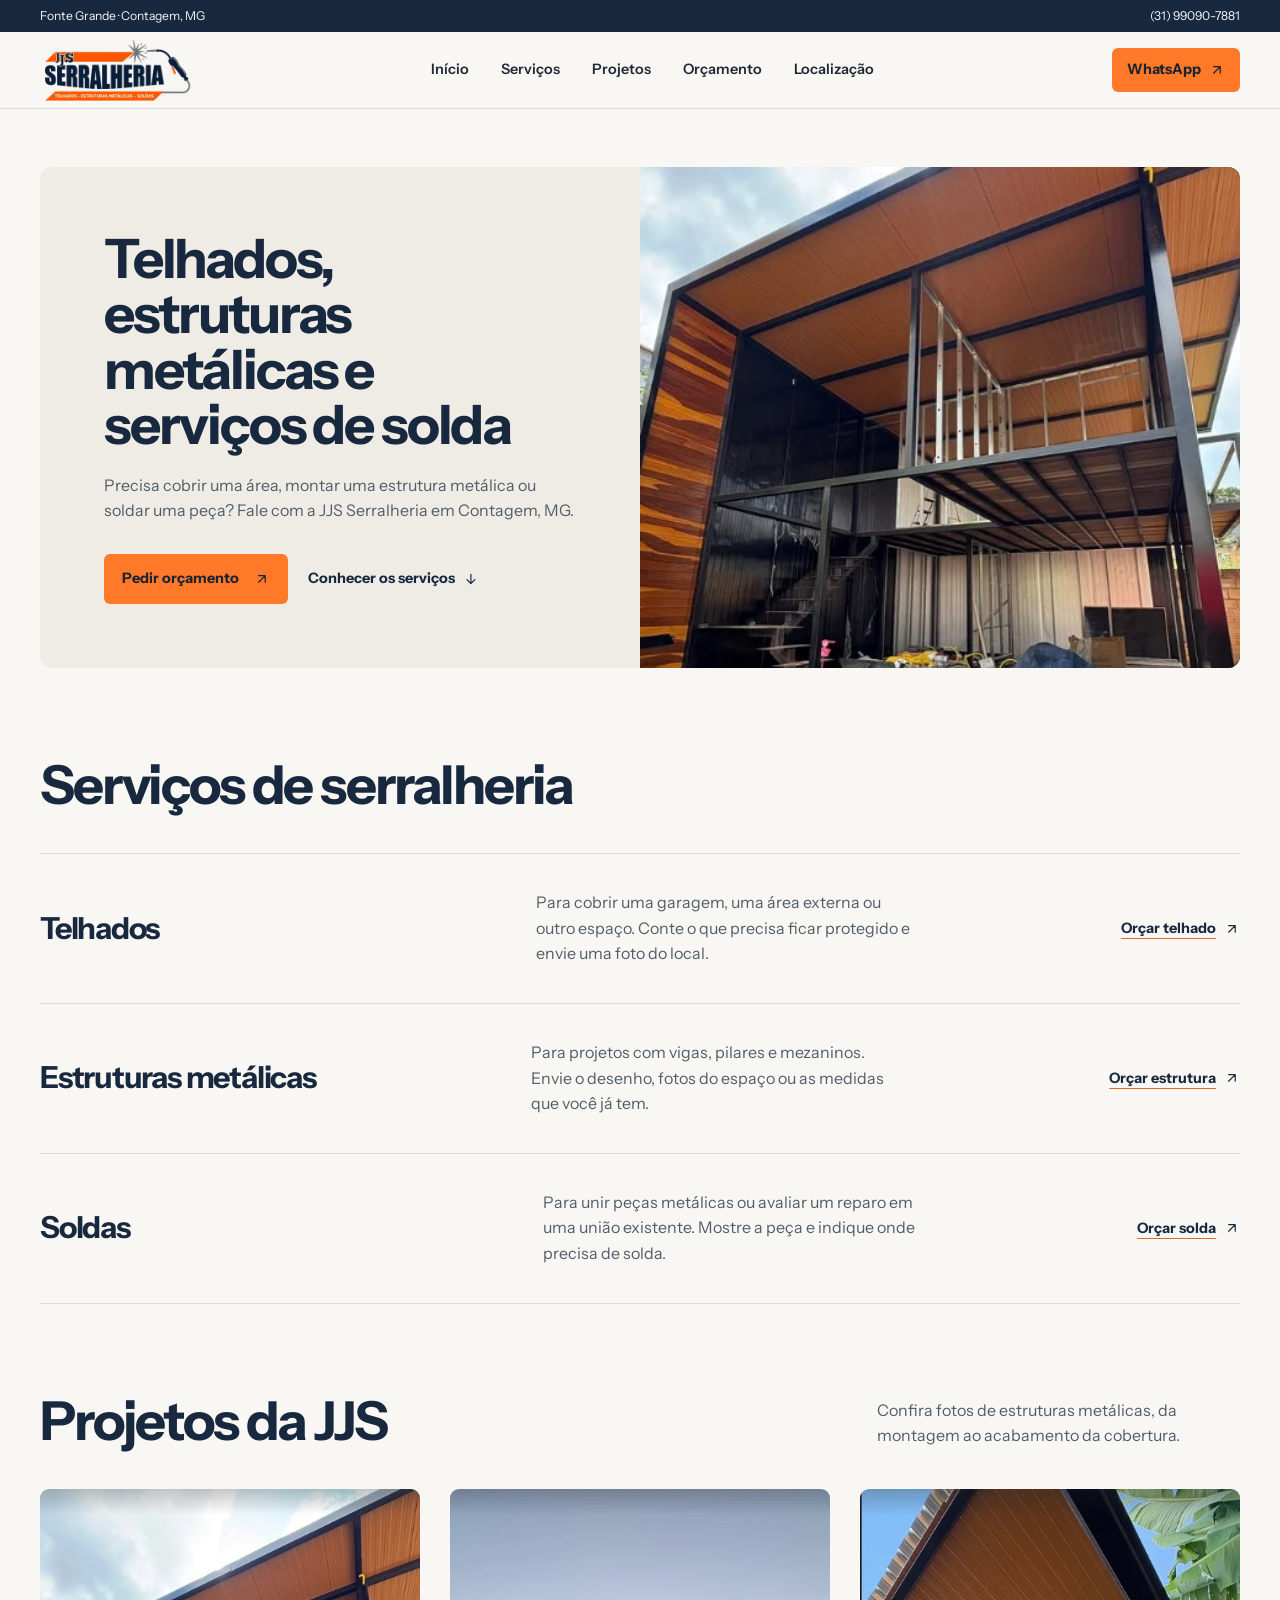
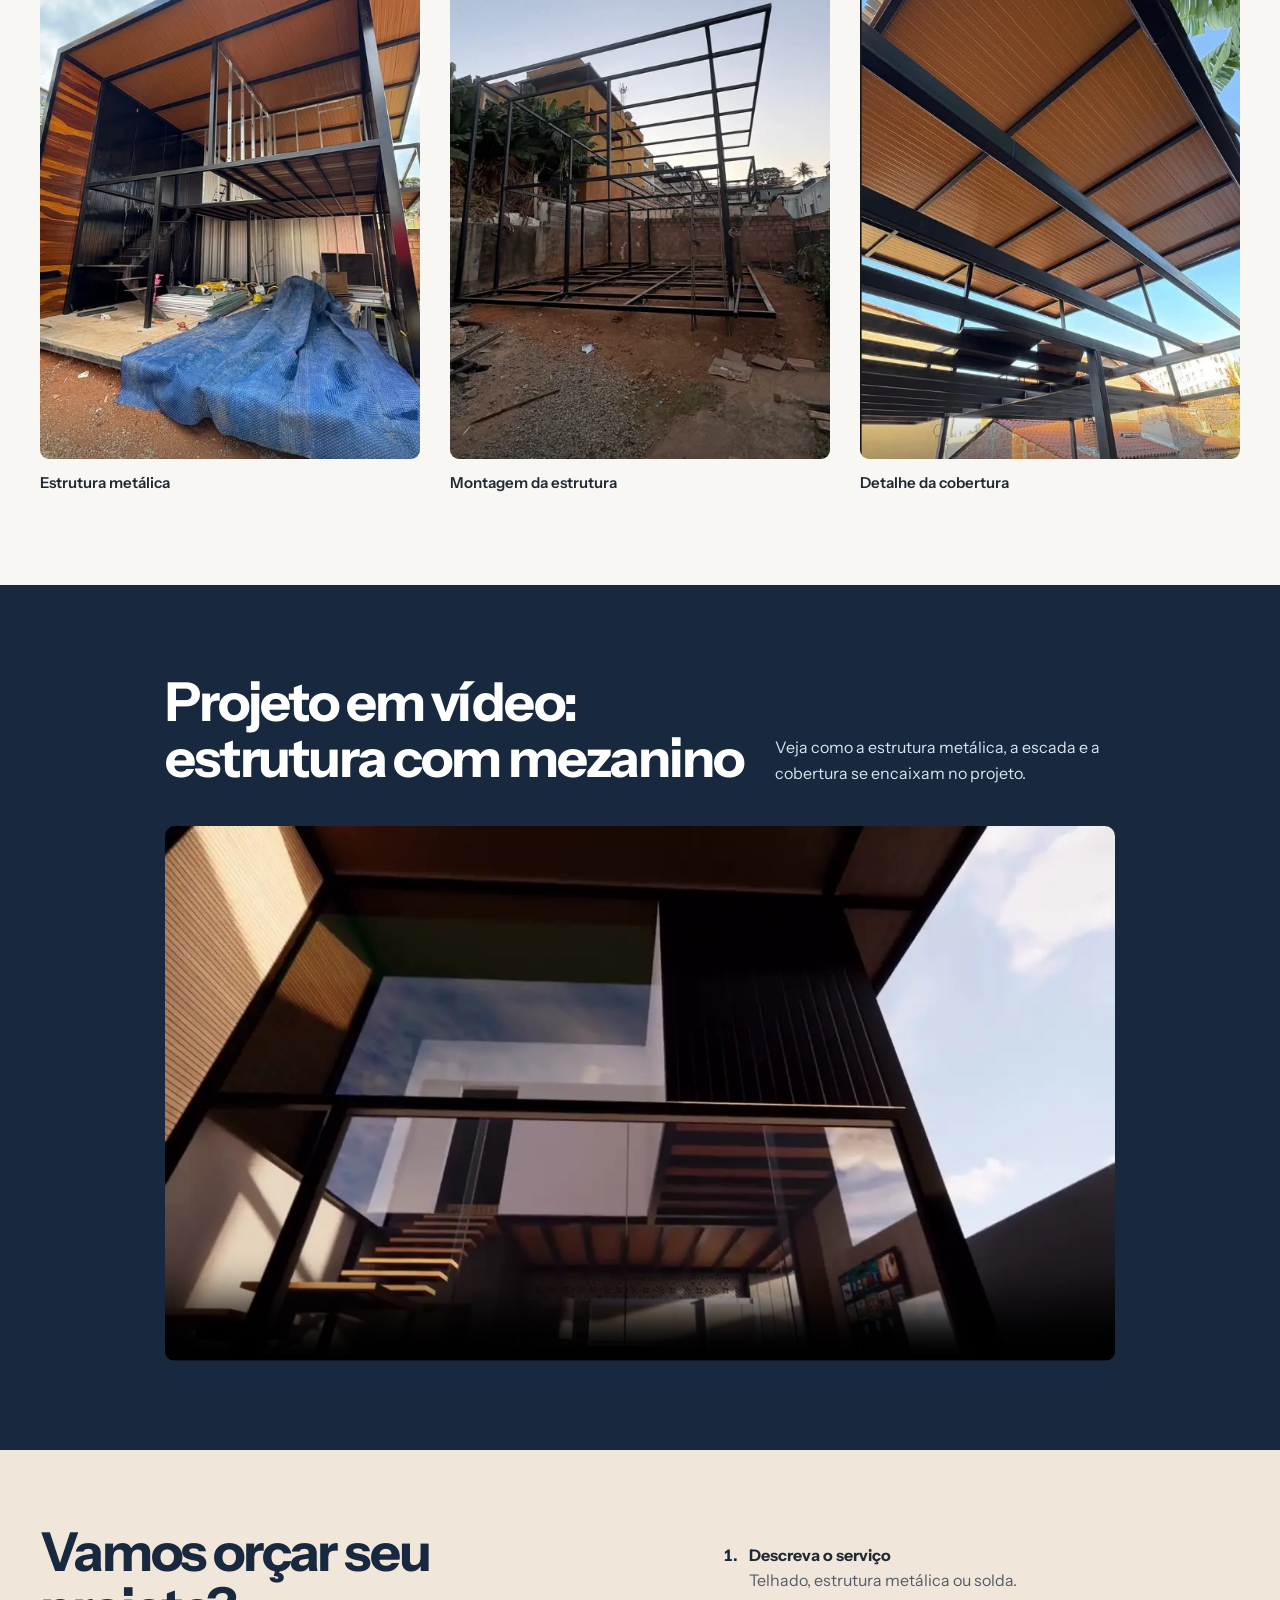
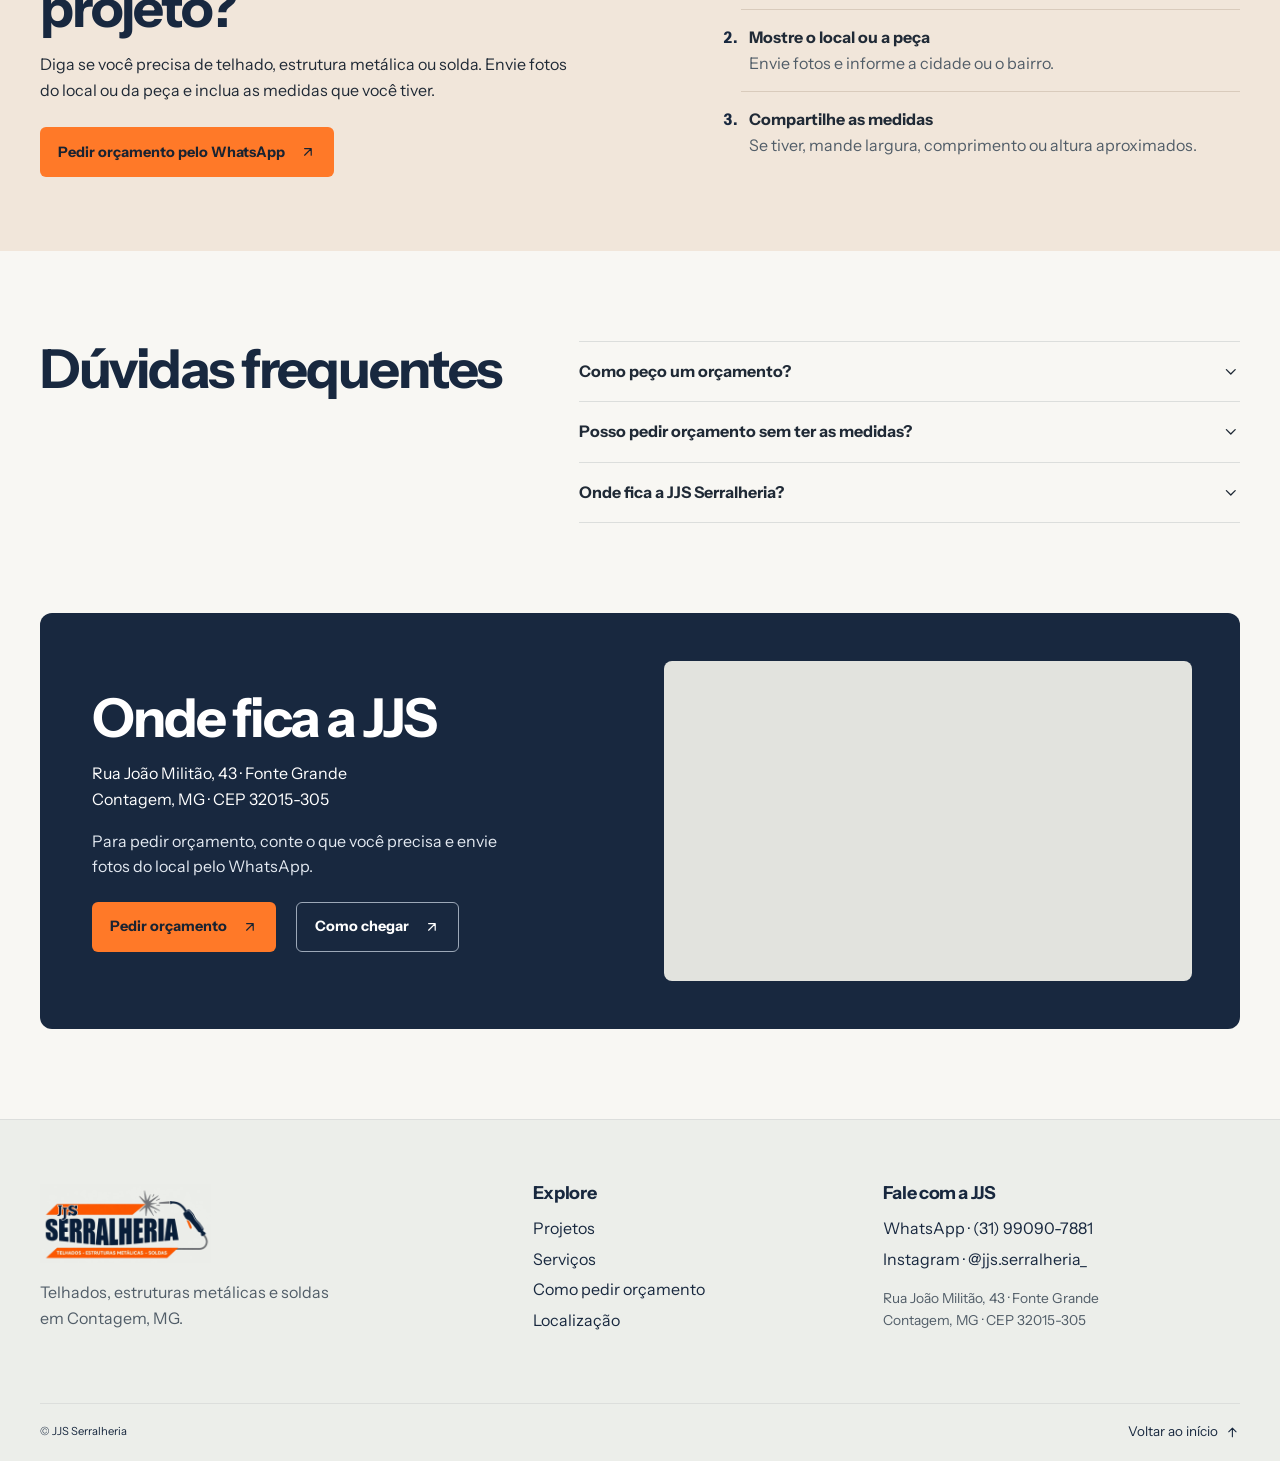
==== commit de1dfb7c: "Aumenta espaço entre navegação e abertura" ====
--- a/jjs/index.html
+++ b/jjs/index.html
@@ -6,7 +6,7 @@
 <meta name="description" content="Conheça o trabalho da JJS Serralheria em Contagem, MG. Telhados, estruturas metálicas e soldas. Peça seu orçamento pelo WhatsApp.">
 <link rel="preconnect" href="https://fonts.googleapis.com"><link rel="preconnect" href="https://fonts.gstatic.com" crossorigin>
 <link href="https://fonts.googleapis.com/css2?family=Instrument+Sans:wght@400;500;600;700&display=swap" rel="stylesheet">
-<link rel="stylesheet" href="site.css?v=espacamento-icones">
+<link rel="stylesheet" href="site.css?v=respiro-abertura">
 </head>
 <body>
 <a class="skip-link" href="#conteudo">Ir para o conteúdo</a><div class="topbar"><div class="shell topbar-inner"><a href="#localizacao">Fonte Grande · Contagem, MG</a><a data-wa href="https://wa.me/5531990907881" target="_blank" rel="noopener">(31) 99090-7881</a></div></div><div class="masthead"><header class="shell header"><a href="#inicio" aria-label="JJS Serralheria, início"><img class="logo" src="media/logo-transparente.webp" alt="JJS Serralheria" width="180" height="85"></a><button class="menu-toggle" type="button" aria-expanded="false" aria-controls="menu-principal" hidden><svg class="icon" viewBox="0 0 24 24" fill="none" stroke="currentColor" stroke-width="1.8" stroke-linecap="round" stroke-linejoin="round" aria-hidden="true" focusable="false"><path d="M4 6h16M4 12h16M4 18h16"/></svg>Menu</button><nav id="menu-principal" aria-label="Navegação principal"><a href="#inicio">Início</a><a href="#servicos">Serviços</a><a href="#projetos">Projetos</a><a href="#orcamento">Orçamento</a><a href="#localizacao">Localização</a></nav><a class="button small" data-wa target="_blank" rel="noopener" href="https://wa.me/5531990907881">WhatsApp <svg class="icon" viewBox="0 0 24 24" fill="none" stroke="currentColor" stroke-width="1.8" stroke-linecap="round" stroke-linejoin="round" aria-hidden="true" focusable="false"><path d="M7 17 17 7M7 7h10v10"/></svg></a></header></div>
--- a/jjs/site.css
+++ b/jjs/site.css
@@ -210,3 +210,8 @@
   .location { padding: 22px 18px; }
   .footer-main { row-gap: 28px; }
 }
+
+.hero { margin-top: clamp(34px, 4.5vw, 64px); }
+@media (max-width: 760px) {
+  .hero { margin-top: clamp(26px, 6vw, 34px); }
+}
